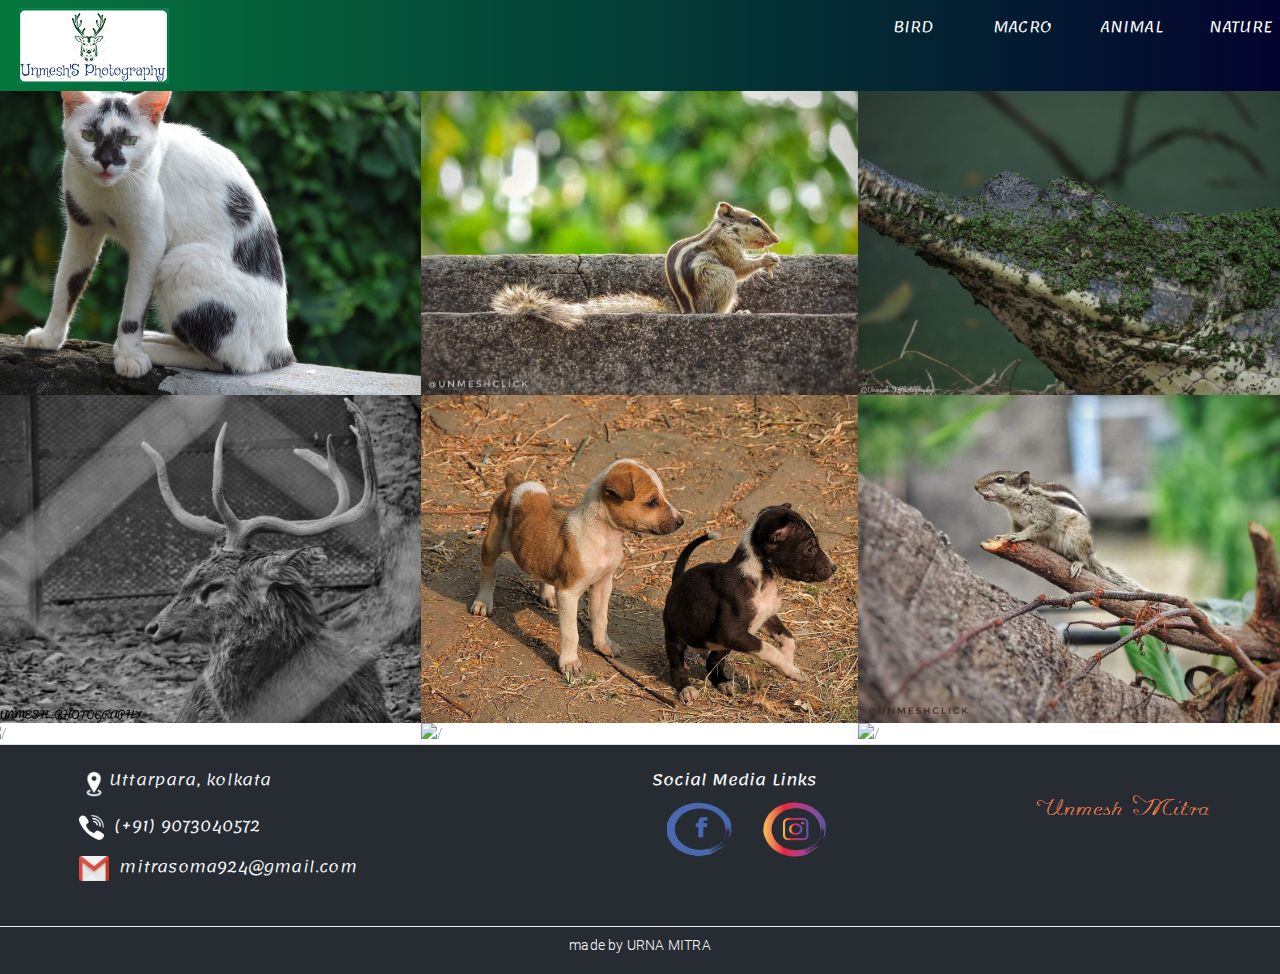
==== animal.html @ ac548db8 "first commit" ====
<!DOCTYPE html>
<html lang="en">
<head>
    <meta charset="UTF-8">
    <meta name="viewport" content="width=device-width, initial-scale=1.0">
    <title>Unmesh Click</title>
    <!-- CSS only -->
    <link rel="stylesheet" href="https://cdn.jsdelivr.net/npm/bootstrap@4.6.0/dist/css/bootstrap.min.css" integrity="sha384-B0vP5xmATw1+K9KRQjQERJvTumQW0nPEzvF6L/Z6nronJ3oUOFUFpCjEUQouq2+l" crossorigin="anonymous">
    <link rel="icon" href="images/icon3.jpeg" type="image/x-icon">
    <link rel="stylesheet" href="css/style.css">
    <link rel="stylesheet" href="https://stackpath.bootstrapcdn.com/bootstrap/4.5.0/css/bootstrap.min.css"
    integrity="sha384-9aIt2nRpC12Uk9gS9baDl411NQApFmC26EwAOH8WgZl5MYYxFfc+NcPb1dKGj7Sk" crossorigin="anonymous">
    <link rel="stylesheet" href="https://maxcdn.bootstrapcdn.com/bootstrap/4.5.2/css/bootstrap.min.css">
    <link href="css/bootstrap.min.css" rel="stylesheet">
    <link rel="preconnect" href="https://fonts.gstatic.com">
    <link href="https://fonts.googleapis.com/css2?family=Lemonada&display=swap" rel="stylesheet">
    <!-- CSS -->
    <link rel="stylesheet" href="assets/css/app.css">
    <style>
        *{
            margin: 0;
            padding: 0;
            background-image: url('images/bg.jpg');
        }
        img{
           top: 0;
           position: relative;
           overflow: auto;
           right: 0;
           margin-right: 0px;
        }
        .container-fluid, .container{
            padding-left: 0;
            padding-right: 0px;
        }
        @font-face{
            font-family: spanish;
            src: url('Promocyja096.ttf');
        }
        .font_heading{
            font-family: spanish;
            font-size: 30px;
            text-decoration: coral;
        }
        .font{
            font-family: 'Lemonada', cursive;
            font-size: 15px;
            text-decoration: coral;
        }
        .loader {
            position: fixed;
            left: 0;
            top: 0;
            width: 100%;
            height: 100%;
            background-color: #F5F8FA;
            z-index: 9998;
            text-align: center;
        }
        h4{
            padding: 100px;
            margin: auto;
            color: crimson;
            font-family: 'Lucida Sans', 'Lucida Sans Regular', 'Lucida Grande', 'Lucida Sans Unicode', Geneva, Verdana, sans-serif;
            font-style: italic;
            text-decoration-line: underline;
            text-decoration-style: wavy;
        }

        .masonry-container figure .figcaption, .paper-items figure .figcaption {
    padding: 70px 35px;
        }
        .join_gradient{
    background-image: linear-gradient(to left,rgb(3, 3, 46), rgb(5, 119, 62));
    /* overflow: hidden; */

    }
    
        
    </style>
</head>
<body>
    <div id="loader" class="loader">
        <div class="plane-container">
            <div class="l-s-2 blink" style="padding-top: 400px;"><img src="images/loading.gif"></div>
        </div>
    </div>
    
    <!-- header -->
    <div class="container-fluid p-t-2 fixed-top">
        <div class="join_gradient" role="alert">
            <div class="py-2 text-center text-white">
                <div class="row">
                    <div class="col-lg-2 col-md-12 col-12">
                        <a href="index.html" class="font_heading"><img src="images/logo.png"></a>
                    </div>
                    <div class="col-lg-6 col-md-0 col-0">  
                    </div>
                    <div class="col-lg-1 col-md-3 col-3 pt-2">
                        <a class="font" href="bird.html">BIRD</a>
                    </div>
                    <div class="col-lg-1 col-md-3 col-3 pt-2">
                        <a class="font" href="macro.html">MACRO</a>
                    </div>
                    <div class="col-lg-1 col-md-3 col-3 pt-2">
                        <a class="font" href="#">ANIMAL</a>
                    </div>
                    <div class="col-lg-1 col-md-3 col-3 pt-2">
                        <a class="font" href="nature.html">NATURE</a>
                    </div>
                </div>
              </div>
          </div>
    </div>

    <div class="container-fluid pt-10">
        <section class="portfolio">
            <!-- row 1 -->
            <div class="row masonry-container grid pt-10">
                <div class="col-lg-4 col-md-4 col-sm-6 masonry-post type1 type2 type6 pt-4">
                    <figure>
                        <div class="img-wrapper">
                            <img src="animal/1.jpeg" alt="/">
                            <div class="img-overlay">
                                <div class="figcaption">
                                    <h4>
                                       ASIATIC LION
                                    </h4>
                                    
                                </div>
                            </div>
                        </div>
                    </figure>
                </div>
                <div class="col-lg-4 col-md-4 col-sm-6 masonry-post type3 type4 type6 pt-4">
                    <figure>
                        <div class="img-wrapper">
                            <img src="animal/2.jpeg" alt="/">
                            <div class="img-overlay">
                                <div class="figcaption">
                                    <h4>
                                        CHIMPANZEE
                                    </h4>
                                    
                                </div>
                            </div>
                        </div>
                    </figure>
                </div>
                <div class="col-lg-4 col-md-4 col-sm-6 masonry-post type1 type2 type6 pt-4">
                    <figure>
                        <div class="img-wrapper">
                            <img src="animal/3.jpeg" alt="/">
                            <div class="img-overlay">
                                <div class="figcaption">
                                    <h4>
                                        CAT
                                    </h4>
                                    
                                </div>
                            </div>
                        </div>
                    </figure>
                </div>
                
            </div>

            <!-- row 2 -->
            <div class="row masonry-container grid">
                <div class="col-lg-4 col-md-4 col-sm-6 masonry-post type1 type2 type6">
                    <figure>
                        <div class="img-wrapper">
                            <img src="animal/4.jpeg" alt="/">
                            <div class="img-overlay">
                                <div class="figcaption">
                                    <h4>
                                        CROCODILE
                                    </h4>
                                    
                                </div>
                            </div>
                        </div>
                    </figure>
                </div>
                <div class="col-lg-4 col-md-4 col-sm-6 masonry-post type3 type4 type6">
                    <figure>
                        <div class="img-wrapper">
                            <img src="animal/5.jpeg" alt="/">
                            <div class="img-overlay">
                                <div class="figcaption">
                                    <h4>
                                        NORTHERN GIRAFFE
                                    </h4>
                                    
                                </div>
                            </div>
                        </div>
                    </figure>
                </div>
                <div class="col-lg-4 col-md-4 col-sm-6 masonry-post type1 type2 type6">
                    <figure>
                        <div class="img-wrapper">
                            <img src="animal/6.jpeg" alt="/">
                            <div class="img-overlay">
                                <div class="figcaption">
                                    <h4>
                                        BEAR
                                    </h4>
                                    
                                </div>
                            </div>
                        </div>
                    </figure>
                </div>
            </div>

            <!-- row 3 -->
            <div class="row masonry-container grid">
                <div class="col-lg-4 col-md-4 col-sm-6 masonry-post type1 type2 type6">
                    <figure>
                        <div class="img-wrapper">
                            <img src="animal/7.jpeg" alt="/">
                            <div class="img-overlay">
                                <div class="figcaption">
                                    <h4>
                                        CAT
                                    </h4>
                                    
                                </div>
                            </div>
                        </div>
                    </figure>
                </div>
                <div class="col-lg-4 col-md-4 col-sm-6 masonry-post type3 type4 type6">
                    <figure>
                        <div class="img-wrapper">
                            <img src="animal/8.jpg" alt="/">
                            <div class="img-overlay">
                                <div class="figcaption">
                                    <h4>
                                        SQUIRREL
                                    </h4>

                                </div>
                            </div>
                        </div>
                    </figure>
                </div>
                <div class="col-lg-4 col-md-4 col-sm-6 masonry-post type1 type2 type6">
                    <figure>
                        <div class="img-wrapper">
                            <img src="animal/9.jpeg" alt="/">
                            <div class="img-overlay">
                                <div class="figcaption">
                                    <h4>
                                       ALLIGATOR
                                    </h4>
                                    
                                </div>
                            </div>
                        </div>
                    </figure>
                </div>
                
            </div>

            <!-- row 4 -->
            <div class="row masonry-container grid">
                <div class="col-lg-4 col-md-4 col-sm-6 masonry-post type1 type2 type6">
                    <figure>
                        <div class="img-wrapper">
                            <img src="animal/10.jpg" alt="/">
                            <div class="img-overlay">
                                <div class="figcaption">
                                    <h4>
                                        BARASINGHA
                                    </h4>
                                    
                                </div>
                            </div>
                        </div>
                    </figure>
                </div>
                <div class="col-lg-4 col-md-4 col-sm-6 masonry-post type3 type4 type6">
                    <figure>
                        <div class="img-wrapper">
                            <img src="animal/11.jpg" alt="/">
                            <div class="img-overlay">
                                <div class="figcaption">
                                    <h4>
                                        PUPPIES
                                    </h4>

                                </div>
                            </div>
                        </div>
                    </figure>
                </div>
                <div class="col-lg-4 col-md-4 col-sm-6 masonry-post type1 type2 type6">
                    <figure>
                        <div class="img-wrapper">
                            <img src="animal/12.jpg" alt="/">
                            <div class="img-overlay">
                                <div class="figcaption">
                                    <h4>
                                        SQUIRREL
                                    </h4>

                                </div>
                            </div>
                        </div>
                    </figure>
                </div>
                
            </div>

            <!-- row 5 -->
            <div class="row masonry-container grid">
                <div class="col-lg-4 col-md-4 col-sm-6 masonry-post type1 type2 type6">
                    <figure>
                        <div class="img-wrapper">
                            <img src="animal/13.jpeg" alt="/">
                            <div class="img-overlay">
                                <div class="figcaption">
                                    <h4>
                                       CAT
                                    </h4>
                                    
                                </div>
                            </div>
                        </div>
                    </figure>
                </div>
                <div class="col-lg-4 col-md-4 col-sm-6 masonry-post type3 type4 type6">
                    <figure>
                        <div class="img-wrapper">
                            <img src="animal/14.jpeg" alt="/">
                            <div class="img-overlay">
                                <div class="figcaption">
                                    <h4>
                                        NORTHERN GIRAFFE
                                    </h4>

                                </div>
                            </div>
                        </div>
                    </figure>
                </div>
                <div class="col-lg-4 col-md-4 col-sm-6 masonry-post type1 type2 type6">
                    <figure>
                        <div class="img-wrapper">
                            <img src="animal/15.jpeg" alt="/">
                            <div class="img-overlay">
                                <div class="figcaption">
                                    <h4>
                                        CHIMPANZEE 
                                    </h4>

                                </div>
                            </div>
                        </div>
                    </figure>
                </div>
            </div>
        </section>
    </div>

    <footer id="sticky-footer" class="py-4 bg-dark text-white-50">
        <div class="container">
          <div class="row pl-4">
            <div class="col-lg-6 col-md-6 col-12">
              <div class="row">
                <img src="images/location.png" width="30px" height="30px"><h8 class="font text-light">Uttarpara, kolkata</h8>
              </div>
             <p>
              <div class="row">
                <img src="images/call.png" width="25px" height="25px"><h8 class="font text-light">&nbsp (+91) 9073040572</h8> 
              </div>
              <p>
              <div class="row">
                <img src="images/gmail.png" width="30px" height="25px"><h8 class="font text-light">&nbsp mitrasoma924@gmail.com</h8>
              </div>
              <br>
            </div>
            <div class="col-lg-4 col-md-4 col-12">
              <div class="row">
                <h5 class="font text-light p-b-10">Social Media Links</h5>
              </div>
              
                <ul class="list-inline">
                  <li>
                    <div class="row">
                    <div class="col-3"><a href="https://www.facebook.com/unmesh.mitra.5" class=""><img src="images/fb.png" width="65px" height="55px"></a></div>
                    <div class="col-3"><a href="https://www.instagram.com/u_n__m_e_s_h/?igshid=1oisaqy6udzw6" class=""><img src="images/insta.png" width="65px" height="55px"></a></div>
                  </div>
                  </li>
              </ul>
            </div>
            <br>
            <div class="col-lg-2 col-md-2 col-12">
              <br>
              <div class="row">
                <h7 class="font_heading" style="color: coral;">Unmesh Mitra</h7>
              </div>
            </div>
          </div>
        </div>
    </footer>
    <footer id="sticky-footer" class="py-2 bg-dark text-white-50">
        <div class="container">
            <div class="text-center text-white p-b-10">
                made by URNA MITRA
            </div>
        </div>
    </footer>
<!-- JavaScript Bundle with Popper -->
<script src="https://ajax.googleapis.com/ajax/libs/jquery/3.5.1/jquery.min.js"></script>

<!-- Popper JS -->
<script src="https://cdnjs.cloudflare.com/ajax/libs/popper.js/1.16.0/umd/popper.min.js"></script>

<!-- Latest compiled JavaScript -->
<script src="https://maxcdn.bootstrapcdn.com/bootstrap/4.5.2/js/bootstrap.min.js"></script>

<script src="https://code.jquery.com/jquery-3.5.1.slim.min.js" integrity="sha384-DfXdz2htPH0lsSSs5nCTpuj/zy4C+OGpamoFVy38MVBnE+IbbVYUew+OrCXaRkfj" crossorigin="anonymous"></script>
<script src="https://cdn.jsdelivr.net/npm/bootstrap@4.6.0/dist/js/bootstrap.bundle.min.js" integrity="sha384-Piv4xVNRyMGpqkS2by6br4gNJ7DXjqk09RmUpJ8jgGtD7zP9yug3goQfGII0yAns" crossorigin="anonymous"></script>
<script src="assets/js/app.js"></script>

</body>
</html>
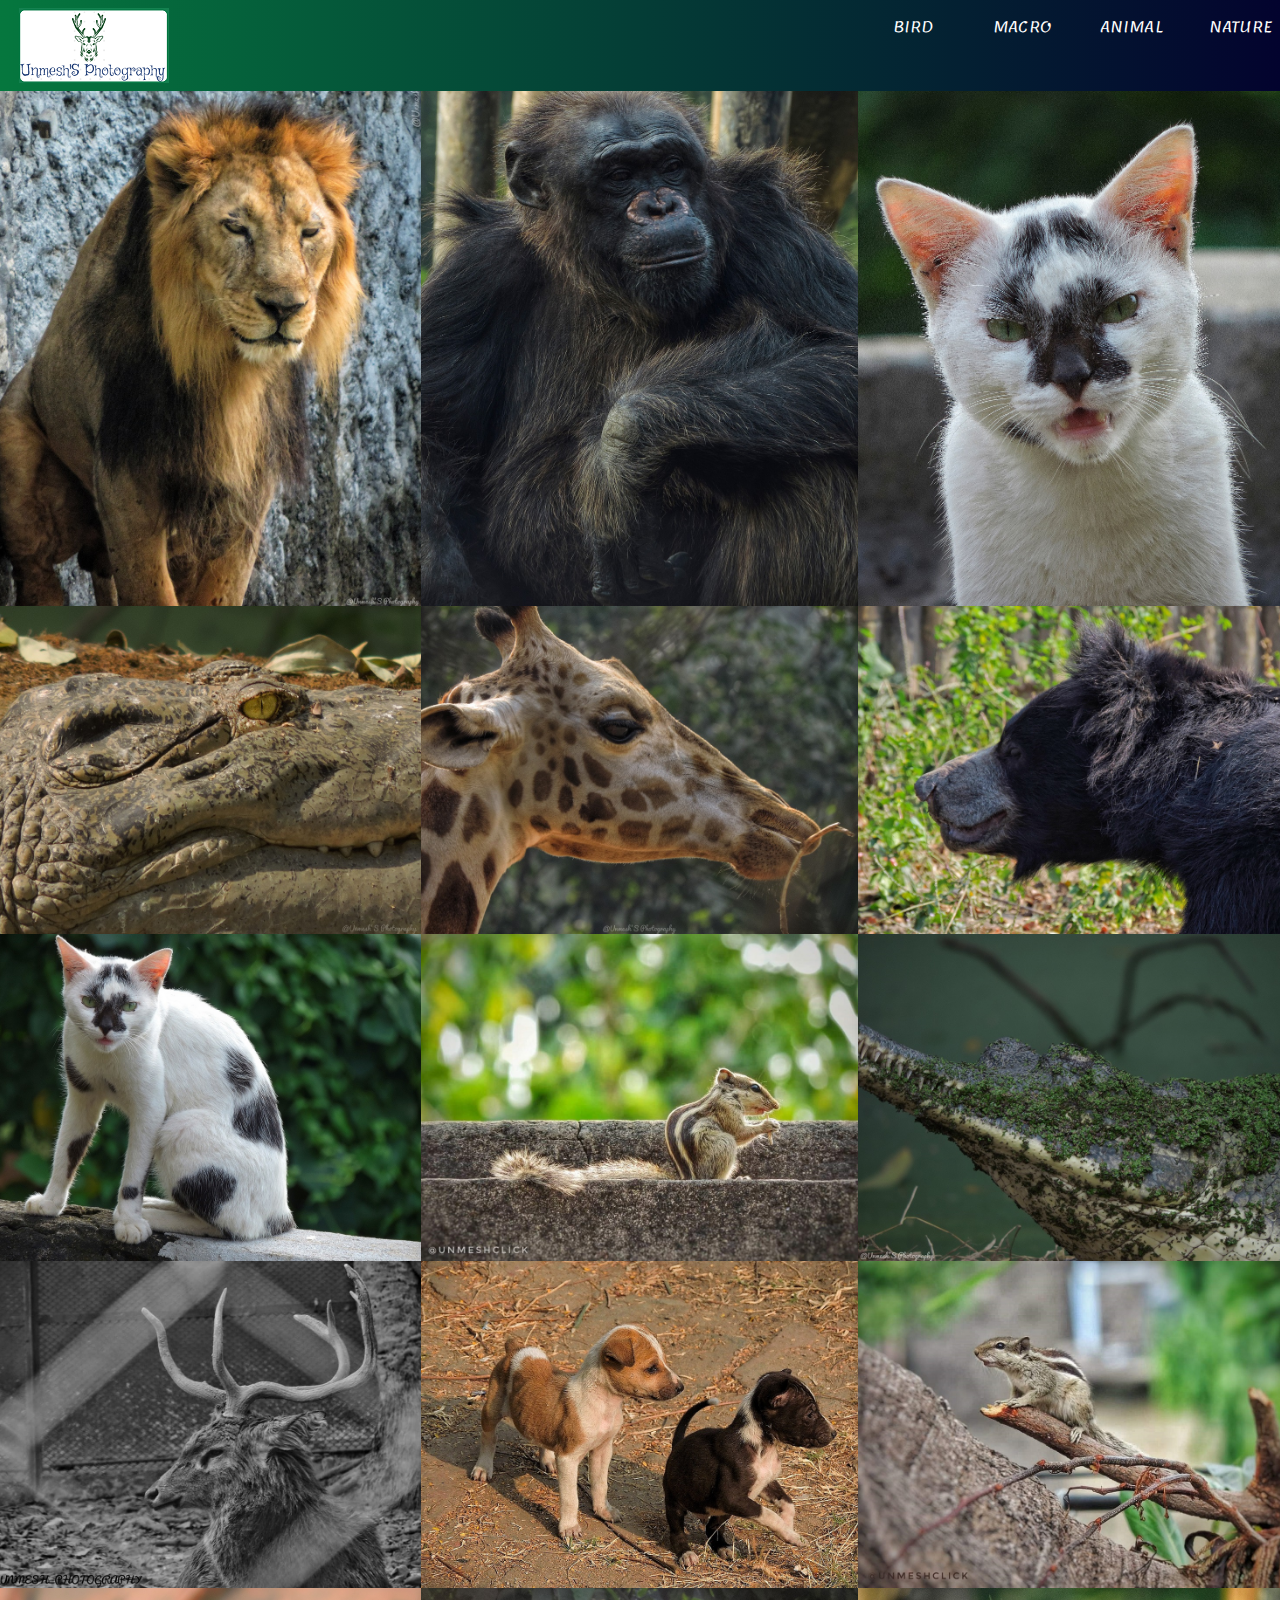
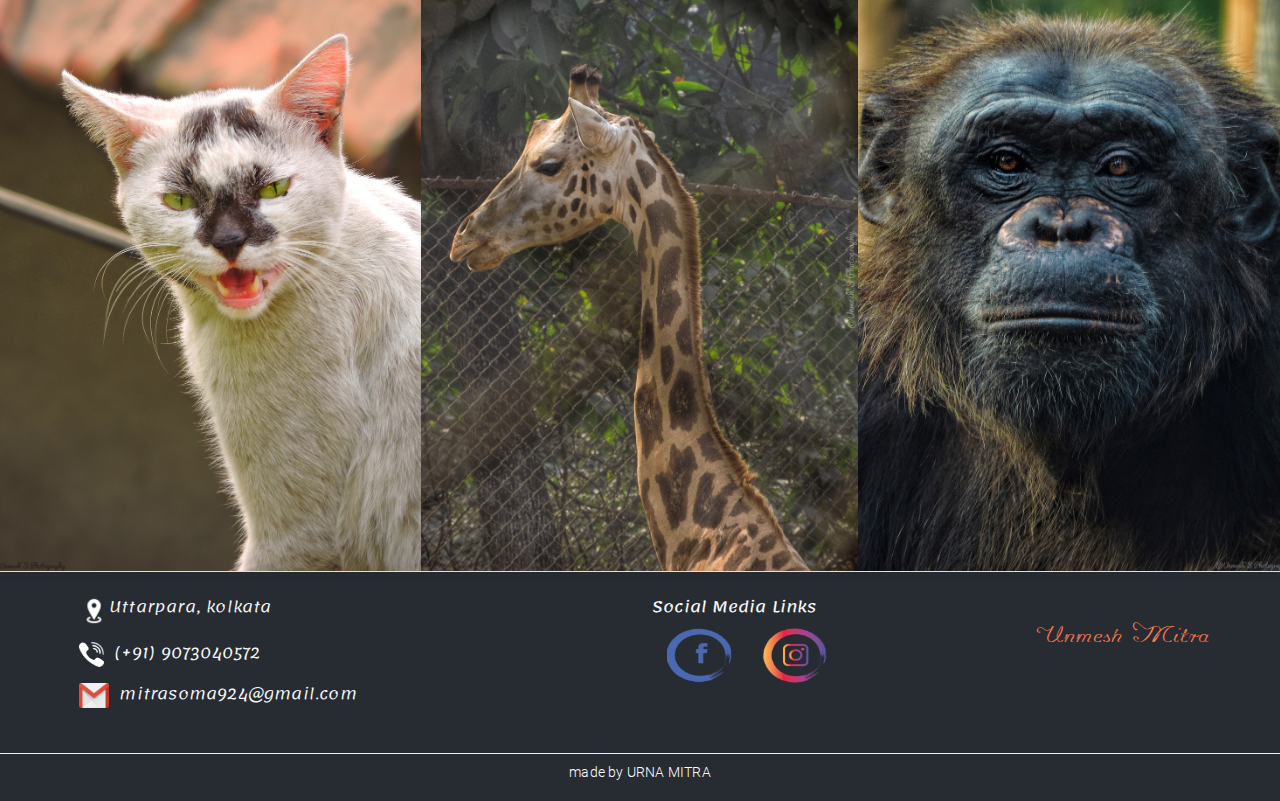
==== commit 38cc6673: "Update animal.html" ====
--- a/animal.html
+++ b/animal.html
@@ -8,9 +8,9 @@
     <link rel="stylesheet" href="https://cdn.jsdelivr.net/npm/bootstrap@4.6.0/dist/css/bootstrap.min.css" integrity="sha384-B0vP5xmATw1+K9KRQjQERJvTumQW0nPEzvF6L/Z6nronJ3oUOFUFpCjEUQouq2+l" crossorigin="anonymous">
     <link rel="icon" href="images/icon3.jpeg" type="image/x-icon">
     <link rel="stylesheet" href="css/style.css">
-    <link rel="stylesheet" href="https://stackpath.bootstrapcdn.com/bootstrap/4.5.0/css/bootstrap.min.css"
+<!--     <link rel="stylesheet" href="https://stackpath.bootstrapcdn.com/bootstrap/4.5.0/css/bootstrap.min.css"
     integrity="sha384-9aIt2nRpC12Uk9gS9baDl411NQApFmC26EwAOH8WgZl5MYYxFfc+NcPb1dKGj7Sk" crossorigin="anonymous">
-    <link rel="stylesheet" href="https://maxcdn.bootstrapcdn.com/bootstrap/4.5.2/css/bootstrap.min.css">
+    <link rel="stylesheet" href="https://maxcdn.bootstrapcdn.com/bootstrap/4.5.2/css/bootstrap.min.css"> -->
     <link href="css/bootstrap.min.css" rel="stylesheet">
     <link rel="preconnect" href="https://fonts.gstatic.com">
     <link href="https://fonts.googleapis.com/css2?family=Lemonada&display=swap" rel="stylesheet">
@@ -82,7 +82,7 @@
 <body>
     <div id="loader" class="loader">
         <div class="plane-container">
-            <div class="l-s-2 blink" style="padding-top: 400px;"><img src="images/loading.gif"></div>
+            <div class="l-s-2 blink" style="padding-top: 400px;">COMING SOON</div>
         </div>
     </div>
     
@@ -427,4 +427,4 @@
 <script src="assets/js/app.js"></script>
 
 </body>
-</html>+</html>
